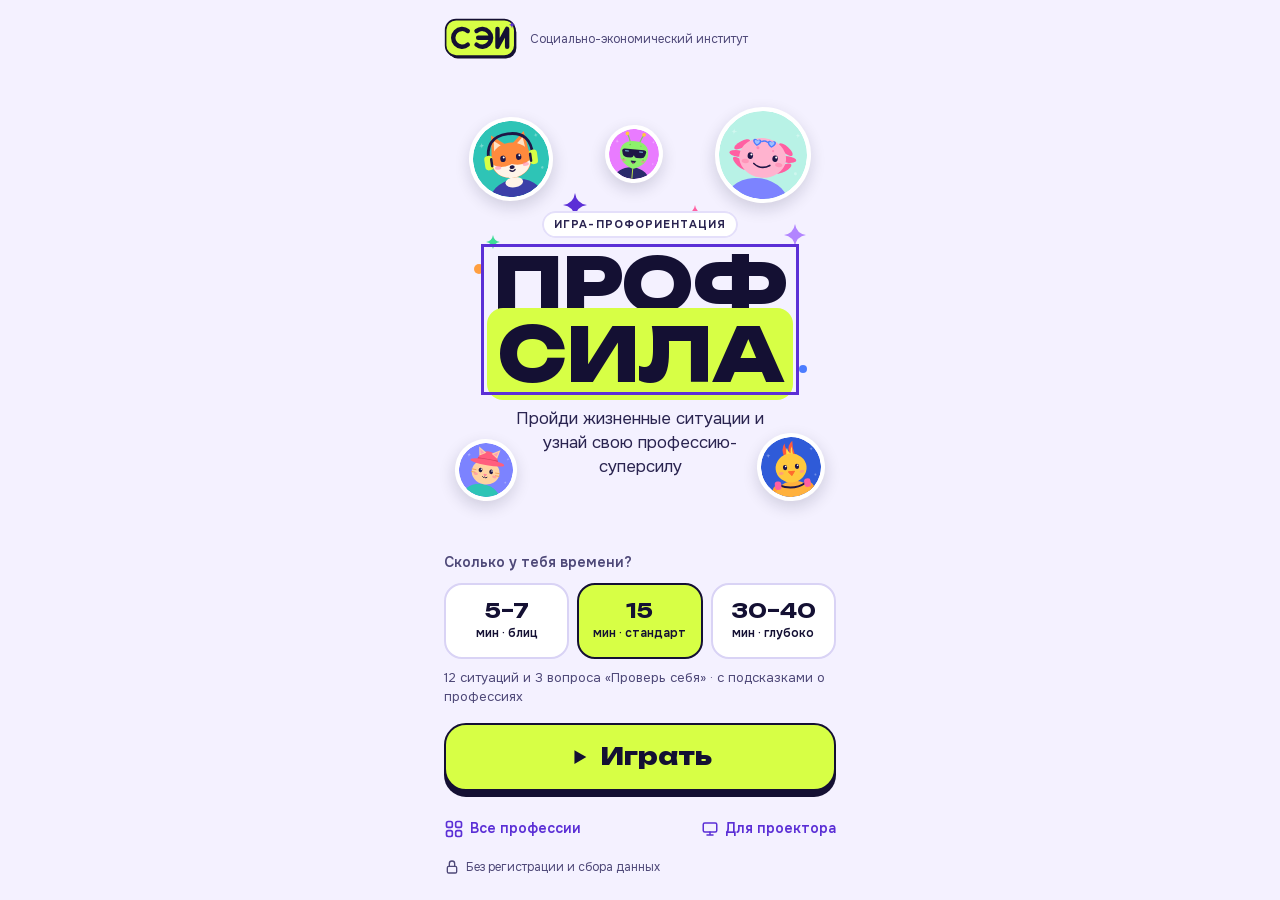
==== game/index.html @ 30442aa7 "Add game pages: personal phone mode and classroom projector mode Personal mode (game/index.html): - " ====
<!doctype html>
<html lang="ru">
<head>
<meta charset="utf-8">
<meta name="viewport" content="width=device-width, initial-scale=1, viewport-fit=cover">
<meta name="theme-color" content="#F4F1FF">
<meta name="description" content="ПРОФСИЛА — игра-профориентация СЭИ: пройди жизненные ситуации и узнай свою профессию-суперсилу.">
<title>ПРОФСИЛА · игра-профориентация СЭИ</title>
<link rel="icon" href="assets/logo-sei.svg" type="image/svg+xml">
<link rel="stylesheet" href="style.css">
</head>
<body>
<main id="app"></main>
<noscript><p style="padding:24px;font-family:system-ui">Для игры нужен включённый JavaScript.</p></noscript>

<!-- Банк заданий: обычные скрипты, чтобы игра открывалась прямо с диска -->
<script src="content/directions.js"></script>
<script src="content/modes.js"></script>
<script src="content/situations-1.js"></script>
<script src="content/situations-2.js"></script>
<script src="content/quick.js"></script>
<script src="content/cases.js"></script>
<script src="content/quiz.js"></script>
<script src="js/engine.js"></script>
<script src="js/app.js"></script>
<script src="js/projector.js"></script>
<script src="js/main.js"></script>
</body>
</html>
---- game/style.css ----
/* ПРОФСИЛА · светлая тема из макета (design/Kit.dc.html). Одна тема для телефона и проектора. */

/* ---------- шрифты: лежат в fonts/, интернет не нужен ---------- */
@font-face { font-family: "Onest"; font-style: normal; font-weight: 400 700; font-display: swap;
  src: url(fonts/onest-cyrillic.woff2) format("woff2");
  unicode-range: U+0301, U+0400-045F, U+0490-0491, U+04B0-04B1, U+2116; }
@font-face { font-family: "Onest"; font-style: normal; font-weight: 400 700; font-display: swap;
  src: url(fonts/onest-latin-ext.woff2) format("woff2");
  unicode-range: U+0100-02BA, U+02BD-02C5, U+02C7-02CC, U+02CE-02D7, U+02DD-02FF, U+0304, U+0308, U+0329, U+1D00-1DBF, U+1E00-1E9F, U+1EF2-1EFF, U+2020, U+20A0-20AB, U+20AD-20C4, U+2113, U+2C60-2C7F, U+A720-A7FF; }
@font-face { font-family: "Onest"; font-style: normal; font-weight: 400 700; font-display: swap;
  src: url(fonts/onest-latin.woff2) format("woff2");
  unicode-range: U+0000-00FF, U+0131, U+0152-0153, U+02BB-02BC, U+02C6, U+02DA, U+02DC, U+0304, U+0308, U+0329, U+2000-206F, U+20AC, U+2122, U+2191, U+2193, U+2212, U+2215, U+FEFF, U+FFFD; }
@font-face { font-family: "Unbounded"; font-style: normal; font-weight: 600 800; font-display: swap;
  src: url(fonts/unbounded-cyrillic.woff2) format("woff2");
  unicode-range: U+0301, U+0400-045F, U+0490-0491, U+04B0-04B1, U+2116; }
@font-face { font-family: "Unbounded"; font-style: normal; font-weight: 600 800; font-display: swap;
  src: url(fonts/unbounded-latin-ext.woff2) format("woff2");
  unicode-range: U+0100-02BA, U+02BD-02C5, U+02C7-02CC, U+02CE-02D7, U+02DD-02FF, U+0304, U+0308, U+0329, U+1D00-1DBF, U+1E00-1E9F, U+1EF2-1EFF, U+2020, U+20A0-20AB, U+20AD-20C4, U+2113, U+2C60-2C7F, U+A720-A7FF; }
@font-face { font-family: "Unbounded"; font-style: normal; font-weight: 600 800; font-display: swap;
  src: url(fonts/unbounded-latin.woff2) format("woff2");
  unicode-range: U+0000-00FF, U+0131, U+0152-0153, U+02BB-02BC, U+02C6, U+02DA, U+02DC, U+0304, U+0308, U+0329, U+2000-206F, U+20AC, U+2122, U+2191, U+2193, U+2212, U+2215, U+FEFF, U+FFFD; }

/* ---------- цвета ---------- */
:root {
  --bg: #F4F1FF;
  --card: #FFFFFF;
  --line: #E4DFFA;
  --line-2: #D9D3F5;
  --plate: #ECE8FF;
  --hover: #F7F5FF;
  --ink: #141033;
  --ink-2: #2A2450;
  --muted: #4E4878;
  --accent: #5B2FD6;
  --accent-dark: #3F1DA8;
  --lime: #D7FF45;
  --ok: #3DDC97;
  --ok-soft: #E2FAEF;
  --no: #B8124E;
  --no-soft: #FFE6EF;
  --display: "Unbounded", "Arial Black", system-ui, sans-serif;
  --text: "Onest", system-ui, -apple-system, "Segoe UI", Roboto, sans-serif;
}

* { box-sizing: border-box; }
html { -webkit-text-size-adjust: 100%; }
body {
  margin: 0;
  background: var(--bg);
  color: var(--ink);
  font-family: var(--text);
  font-size: 16px;
  line-height: 1.4;
  -webkit-font-smoothing: antialiased;
}
a { color: var(--accent); }
a:hover { color: var(--accent-dark); }
button { font: inherit; color: inherit; }
img, svg { display: block; }
p, h1, h2, h3, ul, ol { margin: 0; }
:focus-visible { outline: 3px solid var(--accent); outline-offset: 3px; }
[hidden] { display: none !important; }
.sr-only { position: absolute; width: 1px; height: 1px; overflow: hidden; clip: rect(0 0 0 0); white-space: nowrap; }

/* ---------- каркас экрана: колонка телефона, на ноутбуке по центру ---------- */
#app { min-height: 100vh; min-height: 100dvh; }
.screen {
  width: 100%;
  max-width: 440px;
  min-height: 100vh;
  min-height: 100dvh;
  margin: 0 auto;
  padding: 18px 24px 24px;
  display: flex;
  flex-direction: column;
  gap: 16px;
}
.screen:focus { outline: none; }
@media (max-width: 370px) { .screen { padding: 14px 16px 20px; } }
.grow { flex: 1; }
.push { margin-top: auto; }
.stack { display: flex; flex-direction: column; gap: 12px; }
.row { display: flex; align-items: center; gap: 12px; }
.center { text-align: center; }

/* ---------- типографика ---------- */
.display { font-family: var(--display); font-weight: 800; letter-spacing: -.01em; }
.title { font-family: var(--display); font-weight: 700; font-size: 18px; line-height: 1.25; }
.eyebrow { font-size: 12px; font-weight: 700; letter-spacing: .12em; text-transform: uppercase; color: var(--muted); }
.muted { color: var(--muted); }
.note { font-size: 13px; line-height: 1.45; color: var(--muted); }
.lead { font-size: 17px; line-height: 1.4; color: var(--ink-2); }
.prompt { font-size: 19px; line-height: 1.38; font-weight: 700; }

/* ---------- кнопки ---------- */
.press { transition: transform .14s cubic-bezier(.3,1.5,.6,1), box-shadow .14s ease, background-color .14s ease, border-color .14s ease; cursor: pointer; }
.press:hover { transform: translateY(-2px); }
.press:active { transform: translateY(4px) scale(.98); }
.press:disabled { opacity: .6; cursor: default; transform: none; }

.btn {
  min-height: 56px;
  padding: 0 20px;
  border-radius: 18px;
  border: 2px solid var(--ink);
  background: var(--card);
  color: var(--ink);
  display: flex;
  align-items: center;
  justify-content: center;
  gap: 10px;
  font-weight: 600;
  font-size: 16px;
  text-decoration: none;
  text-align: center;
  width: 100%;
}
.btn:hover { color: var(--ink); }
.btn-cta {
  min-height: 64px;
  border-radius: 20px;
  background: var(--lime);
  font-family: var(--display);
  font-weight: 800;
  font-size: 20px;
  box-shadow: 0 6px 0 var(--ink);
}
.btn-cta:active { box-shadow: 0 2px 0 var(--ink); }
.btn-cta.big { min-height: 68px; border-radius: 22px; font-size: 24px; }
.icon-btn {
  width: 44px; height: 44px; flex-shrink: 0;
  border: 0; border-radius: 14px;
  background: var(--card);
  box-shadow: inset 0 0 0 2px var(--line);
  color: var(--ink);
  display: flex; align-items: center; justify-content: center;
}
.link-btn {
  min-height: 44px;
  flex-shrink: 0;
  white-space: nowrap;
  border: 0; background: none; padding: 0;
  display: inline-flex; align-items: center; gap: 6px;
  font-size: 14px; font-weight: 600; color: var(--accent);
  cursor: pointer;
}
.link-btn:hover { color: var(--accent-dark); }

/* ---------- плашки ---------- */
.pill {
  padding: 9px 14px;
  border-radius: 999px;
  background: var(--card);
  box-shadow: inset 0 0 0 2px var(--line);
  font-family: var(--display);
  font-weight: 700;
  font-size: 14px;
  white-space: nowrap;
}
.pill b { color: var(--accent); font-weight: 700; }
.tag {
  display: inline-flex; align-items: center; gap: 6px;
  padding: 6px 10px;
  border-radius: 999px;
  background: var(--ink);
  color: #FFFFFF;
  font-size: 12px; font-weight: 700;
}
.card {
  padding: 22px;
  border-radius: 28px;
  background: var(--card);
  box-shadow: inset 0 0 0 2px var(--line);
}
.card.tight { padding: 16px 18px; border-radius: 22px; }
.dir-tile {
  flex-shrink: 0;
  display: flex; align-items: center; justify-content: center;
  color: var(--ink);
}

/* ---------- шапка игрока и прогресс ---------- */
.player { display: flex; align-items: center; gap: 10px; }
.player img { width: 44px; height: 44px; border-radius: 50%; border: 3px solid var(--ink); background: var(--card); }
.player .who { flex: 1; min-width: 0; }
.player .who p:first-child { font-size: 11px; font-weight: 700; letter-spacing: .1em; text-transform: uppercase; color: var(--muted); }
.player .who p:last-child { font-size: 15px; font-weight: 700; white-space: nowrap; overflow: hidden; text-overflow: ellipsis; }
.segs { display: grid; gap: 4px; }
.segs span { height: 6px; border-radius: 3px; background: var(--line-2); }
.segs span.done { background: var(--ink); }
.segs span.now { background: var(--accent); }

/* ---------- старт ---------- */
.brand { display: flex; align-items: center; gap: 12px; }
.brand img { width: 74px; height: auto; }
.brand p { font-size: 12px; line-height: 1.35; color: var(--muted); }
.hero { position: relative; width: 100%; max-width: 342px; height: 400px; margin: 0 auto; }
.hero .av { position: absolute; border-radius: 50%; border: 4px solid #FFFFFF; box-shadow: 0 6px 16px rgba(20,16,51,.16); background: var(--card); }
.hero .spark { position: absolute; inset: 0; pointer-events: none; }
.hero .copy { position: absolute; left: 0; right: 0; top: 104px; display: flex; flex-direction: column; align-items: center; text-align: center; }
.badge-top {
  margin-bottom: 12px; padding: 6px 12px;
  border-radius: 999px; background: var(--card); box-shadow: inset 0 0 0 2px var(--line);
  font-size: 11px; font-weight: 700; letter-spacing: .1em; text-transform: uppercase; color: var(--ink-2);
}
.logo-word { font-family: var(--display); font-weight: 800; font-size: 74px; line-height: .94; letter-spacing: -.02em; }
.logo-word span { padding: 0 10px; border-radius: 16px; background: var(--lime); }
@media (max-width: 370px) { .logo-word { font-size: 62px; } }
@keyframes bob { 0%, 100% { transform: translateY(0); } 50% { transform: translateY(-9px); } }
.bob { animation: bob 3.4s ease-in-out infinite; }
.bob2 { animation: bob 4.2s ease-in-out .6s infinite; }
.bob3 { animation: bob 3.8s ease-in-out 1.2s infinite; }
@keyframes twinkle { 0%, 100% { opacity: 1; transform: scale(1) rotate(0); } 50% { opacity: .35; transform: scale(.6) rotate(45deg); } }
.tw { animation: twinkle 2.6s ease-in-out infinite; transform-origin: center; transform-box: fill-box; }
.tw2 { animation: twinkle 3.1s ease-in-out .9s infinite; transform-origin: center; transform-box: fill-box; }
.modes { display: grid; grid-template-columns: repeat(3, minmax(0, 1fr)); gap: 8px; }
.mode {
  height: 76px; padding: 0;
  border-radius: 18px; border: 2px solid var(--line-2); background: var(--card);
  display: flex; flex-direction: column; align-items: center; justify-content: center; gap: 4px;
}
.mode[aria-pressed="true"] { background: var(--lime); border-color: var(--ink); }
.mode .t { font-family: var(--display); font-weight: 700; font-size: 20px; line-height: 1; }
.mode .n { font-size: 12px; font-weight: 600; }
.resume {
  display: flex; align-items: center; gap: 12px;
  padding: 12px 14px; border-radius: 18px;
  background: var(--card); box-shadow: inset 0 0 0 2px var(--accent);
}
.resume p { flex: 1; font-size: 14px; line-height: 1.35; }

/* ---------- выбор персонажа ---------- */
.slot {
  position: relative; align-self: center;
  width: 316px; max-width: calc(100% - 26px);
  padding: 16px 18px; border-radius: 34px;
  background: var(--card); border: 3px solid var(--ink); box-shadow: 0 8px 0 var(--ink);
  display: flex; flex-direction: column; align-items: center; gap: 14px;
}
.bulbs { display: flex; justify-content: space-between; width: 100%; }
.bulbs span { width: 12px; height: 12px; border-radius: 50%; }
.window {
  position: relative; width: 236px; max-width: 100%; height: 262px;
  border-radius: 26px; background: var(--plate); overflow: hidden; border: 3px solid var(--ink);
}
.reel { position: absolute; left: 0; right: 0; top: -172px; display: flex; flex-direction: column; align-items: center; gap: 20px; }
.reel img { width: 186px; height: 186px; }
.reel img.side { opacity: .45; }
.window .arrows { position: absolute; inset: 0; pointer-events: none; width: 100%; height: 100%; }
.lever { position: absolute; right: -24px; top: 92px; transform-origin: 50% 100%; }
.nick { font-family: var(--display); font-weight: 800; font-size: 28px; line-height: 1.12; }
.nick span { color: var(--accent); }

@keyframes reelspin { 0% { transform: translateY(-14px); } 50% { transform: translateY(14px); } 100% { transform: translateY(-14px); } }
.spin { animation: reelspin .16s linear infinite; filter: blur(2px); }
@keyframes land { 0% { transform: translateY(-26px) scale(.86); } 55% { transform: translateY(6px) scale(1.06); } 100% { transform: none; } }
.land { animation: land .6s cubic-bezier(.2,1.4,.4,1); }
@keyframes blink { 0%, 100% { opacity: 1; } 50% { opacity: .3; } }
.bulb-a { animation: blink 1.2s steps(1) infinite; }
.bulb-b { animation: blink 1.2s steps(1) .6s infinite; }
.fast .bulb-a, .fast .bulb-b { animation-duration: .24s; }
@keyframes flick { 0%, 100% { opacity: 1; } 50% { opacity: .45; } }
.nick-spin { animation: flick .16s linear infinite; }
@keyframes leverpull { 0% { transform: rotate(0); } 30% { transform: rotate(34deg); } 100% { transform: rotate(0); } }
.lever.pull { animation: leverpull .7s ease-out; }

/* ---------- ситуация ---------- */
.scene {
  position: relative;
  height: 132px;
  border-radius: 24px;
  overflow: hidden;
}
.scene svg.art { position: absolute; inset: 0; width: 100%; height: 100%; }
.scene .tag { position: absolute; left: 14px; bottom: 14px; }
.scene .kind { position: absolute; left: 16px; top: 14px; right: 120px; white-space: nowrap; overflow: hidden; text-overflow: ellipsis; }
.scene-title {
  position: absolute; left: 16px; top: 16px; right: 116px;
  font-family: var(--display); font-weight: 800; font-size: 19px; line-height: 1.18;
}
.scene .kind + .scene-title { top: 36px; }
.scene-title.long { font-size: 16px; }
@media (max-width: 340px) { .scene { height: 150px; } }

/* ---------- пауза ---------- */
.overlay {
  position: fixed; inset: 0; z-index: 10;
  background: rgba(20,16,51,.5);
  display: flex; align-items: center; justify-content: center;
  padding: 24px;
}
.overlay .card { width: 100%; max-width: 360px; display: flex; flex-direction: column; gap: 12px; box-shadow: 0 8px 0 var(--ink); border: 3px solid var(--ink); }
.sit-title { font-family: var(--display); font-weight: 700; font-size: 15px; line-height: 1.3; color: var(--muted); }
.opts { display: flex; flex-direction: column; gap: 10px; }
.opt {
  width: 100%;
  display: flex; align-items: center; gap: 14px;
  min-height: 64px; padding: 12px 16px 12px 12px;
  border-radius: 20px; background: var(--card); border: 2px solid var(--line-2);
  text-align: left;
}
.opt:hover { border-color: var(--accent); background: var(--hover); transform: none; }
.opt:active { transform: scale(.97); }
.opt .key {
  width: 36px; height: 36px; flex-shrink: 0;
  border-radius: 12px; background: var(--ink); color: #FFFFFF;
  display: flex; align-items: center; justify-content: center;
  font-family: var(--display); font-weight: 800; font-size: 16px;
}
.opt:hover .key { background: var(--accent); }
.opt .txt { font-size: 15px; line-height: 1.35; font-weight: 500; }
.free-note { display: flex; align-items: center; justify-content: center; gap: 8px; font-size: 13px; color: var(--muted); text-align: center; }

/* быстрый выбор: две большие карточки */
.duel { display: flex; flex-direction: column; gap: 10px; }
.duel .opt { min-height: 112px; padding: 18px; border-radius: 24px; flex-direction: column; align-items: flex-start; gap: 10px; }
.duel .opt .txt { font-size: 18px; font-weight: 700; line-height: 1.3; }
.duel .or { align-self: center; font-family: var(--display); font-weight: 800; font-size: 14px; color: var(--muted); text-transform: uppercase; letter-spacing: .1em; }

/* проверь себя */
.opt.is-right { border-color: #138A57; background: var(--ok-soft); }
.opt.is-right .key { background: #138A57; }
.opt.is-wrong { border-color: var(--no); background: var(--no-soft); }
.opt.is-wrong .key { background: var(--no); }
.opt.is-right:disabled, .opt.is-wrong:disabled { opacity: 1; }
.opt.is-dim { opacity: .55; }
.opt[disabled] { cursor: default; }
.opt[disabled]:hover { border-color: var(--line-2); background: var(--card); }
.opt.is-right[disabled]:hover { border-color: #138A57; background: var(--ok-soft); }
.opt.is-wrong[disabled]:hover { border-color: var(--no); background: var(--no-soft); }
.opt[disabled]:hover .key { background: var(--ink); }
.opt.is-right[disabled]:hover .key { background: #138A57; }
.opt.is-wrong[disabled]:hover .key { background: var(--no); }
.verdict { display: flex; gap: 12px; align-items: flex-start; }
.verdict .mark { width: 36px; height: 36px; flex-shrink: 0; border-radius: 12px; display: flex; align-items: center; justify-content: center; color: #FFFFFF; }

/* ---------- реакция на выбор ---------- */
.burst-wrap { position: relative; width: 290px; height: 290px; max-width: 100%; display: flex; align-items: center; justify-content: center; margin: 0 auto; }
.burst-wrap.small { width: 220px; height: 220px; }
.burst-wrap .rays { position: absolute; inset: 0; width: 100%; height: 100%; }
.burst-wrap .tile {
  position: relative; width: 150px; height: 150px;
  border-radius: 46px; border: 3px solid var(--ink);
  display: flex; align-items: center; justify-content: center;
  box-shadow: 0 10px 0 var(--ink);
}
.burst-wrap.small .tile { width: 116px; height: 116px; border-radius: 36px; }
.pieces { position: absolute; left: 50%; top: 50%; width: 0; height: 0; pointer-events: none; }
.pieces > div { position: absolute; left: 0; top: 0; }
.pieces span { position: absolute; left: -5px; top: -5px; }
.plus { font-family: var(--display); font-weight: 800; font-size: 84px; line-height: 1; text-align: center; }
.burst-wrap.small + .plus { font-size: 64px; }
.plus-line { font-size: 22px; line-height: 1.3; font-weight: 700; text-align: center; }
.dir-chip {
  align-self: center;
  display: flex; align-items: center; gap: 8px;
  padding: 8px 14px 8px 8px; border-radius: 999px;
  background: var(--card); box-shadow: inset 0 0 0 2px var(--line);
  font-size: 13px; font-weight: 600; color: var(--ink-2);
}
.dir-chip .dot { width: 26px; height: 26px; border-radius: 9px; display: flex; align-items: center; justify-content: center; color: var(--ink); }
.hint { display: flex; gap: 12px; align-items: flex-start; }
.hint p { font-size: 15px; line-height: 1.45; }
.others { border-radius: 22px; background: var(--card); box-shadow: inset 0 0 0 2px var(--line); }
.others summary {
  list-style: none; cursor: pointer;
  min-height: 52px; padding: 14px 18px;
  display: flex; align-items: center; justify-content: space-between; gap: 12px;
  font-weight: 700; font-size: 15px;
}
.others summary::-webkit-details-marker { display: none; }
.others summary svg { transition: transform .2s ease; }
.others[open] summary svg { transform: rotate(180deg); }
.others ul { list-style: none; padding: 0 18px 18px; display: flex; flex-direction: column; gap: 12px; }
.others li { display: flex; gap: 10px; align-items: flex-start; font-size: 14px; line-height: 1.45; }
.ask { padding: 16px 18px; border-radius: 22px; background: var(--plate); }
.ask p:last-child { margin-top: 4px; font-size: 16px; font-weight: 700; line-height: 1.4; }
.timer { height: 4px; border-radius: 2px; background: var(--line); overflow: hidden; }
.timer div { height: 4px; width: 100%; background: var(--accent); transform-origin: left center; }
@keyframes timer { from { transform: scaleX(0); } to { transform: scaleX(1); } }
.timer.run div { animation: timer 2.6s linear both; }

@keyframes spinz { to { transform: rotate(360deg); } }
.rays { animation: spinz 16s linear infinite; }
@keyframes pop { 0% { transform: scale(0) rotate(-40deg); } 60% { transform: scale(1.15) rotate(0deg); } 100% { transform: scale(1) rotate(-6deg); } }
.pop { animation: pop .7s cubic-bezier(.2,1.3,.4,1) both; }
@keyframes rise { 0% { opacity: 0; transform: translateY(24px) scale(.8); } 100% { opacity: 1; transform: none; } }
.rise { animation: rise .5s cubic-bezier(.2,1.4,.4,1) .35s both; }
.rise2 { animation: rise .5s ease-out .55s both; }
.rise3 { animation: rise .5s ease-out .7s both; }
@keyframes burst { 0% { transform: translateY(0) scale(.2); opacity: 1; } 75% { opacity: 1; } 100% { transform: translateY(-140px) scale(1); opacity: 0; } }
.piece { animation: burst 1.1s cubic-bezier(.2,.8,.4,1) .15s both; }
@keyframes slidein { 0% { opacity: 0; transform: translateY(14px); } 100% { opacity: 1; transform: none; } }
.in1 { animation: slidein .4s ease-out both; }
.in2 { animation: slidein .4s ease-out .08s both; }
.in3 { animation: slidein .4s ease-out .16s both; }
.in4 { animation: slidein .4s ease-out .24s both; }

/* ---------- кейс ---------- */
.case-card { padding: 24px 22px; border-radius: 28px; background: var(--ink); color: #FFFFFF; display: flex; flex-direction: column; gap: 12px; }
.case-card .eyebrow { color: var(--lime); }
.case-card h1 { font-family: var(--display); font-weight: 800; font-size: 26px; line-height: 1.15; }
.case-card p { font-size: 16px; line-height: 1.45; }
.steps-list { list-style: none; padding: 0; display: flex; flex-direction: column; gap: 10px; }
.steps-list li { display: flex; align-items: center; gap: 12px; font-weight: 600; }
.steps-list .n {
  width: 32px; height: 32px; flex-shrink: 0; border-radius: 10px; background: var(--lime); color: var(--ink);
  display: flex; align-items: center; justify-content: center; font-family: var(--display); font-weight: 800; font-size: 14px;
}

/* ---------- итог ---------- */
.result-hero {
  position: relative; margin-top: 56px;
  padding: 72px 22px 24px; border-radius: 32px;
  display: flex; flex-direction: column; align-items: center; text-align: center; gap: 10px;
}
.result-hero .deco { position: absolute; left: 0; top: 0; width: 100%; height: 300px; pointer-events: none; }
.result-hero .me {
  position: absolute; left: 50%; top: -56px; margin-left: -60px;
  width: 120px; height: 120px; border-radius: 50%; border: 6px solid #FFFFFF; background: var(--card);
}
.result-hero .tag { position: relative; }
.result-hero h2 { position: relative; font-family: var(--display); font-weight: 800; font-size: 31px; line-height: 1.1; }
.result-hero h2.long { font-size: 24px; }
.result-hero .you { position: relative; font-size: 16px; line-height: 1.45; font-weight: 500; }
.result-hero .share { position: relative; margin-top: 8px; display: flex; align-items: center; gap: 8px; padding: 8px 14px; border-radius: 999px; background: rgba(20,16,51,.12); font-size: 13px; font-weight: 700; }
@keyframes drop { 0% { opacity: 0; transform: translateY(-30px) scale(.7); } 70% { transform: translateY(4px) scale(1.04); } 100% { opacity: 1; transform: none; } }
.drop { animation: drop .7s cubic-bezier(.2,1.3,.4,1) both; }
.sec-title { font-family: var(--display); font-weight: 700; font-size: 18px; line-height: 1.3; }
.sec-sub { margin-top: 4px; font-size: 13px; color: var(--muted); }
.bars { list-style: none; padding: 0; display: flex; flex-direction: column; gap: 14px; }
.bars li { display: flex; flex-direction: column; gap: 8px; }
.bars .lbl { flex: 1; min-width: 0; font-size: 14px; font-weight: 600; }
.bars .val { font-family: var(--display); font-weight: 700; font-size: 14px; }
.bars .track { height: 10px; border-radius: 5px; background: var(--plate); }
.bars .fill { height: 10px; border-radius: 5px; transform-origin: left center; }
@keyframes grow { from { transform: scaleX(0); } to { transform: scaleX(1); } }
.bar { animation: grow .9s cubic-bezier(.2,.9,.3,1) both; }
.combo { display: flex; flex-direction: column; gap: 10px; }
.combo .pair { display: flex; align-items: center; gap: 6px; }
.combo .pair span.plus-sign { font-family: var(--display); font-weight: 800; color: var(--muted); }
.combo h3 { font-family: var(--display); font-weight: 800; font-size: 22px; line-height: 1.2; }
.numbered { list-style: none; padding: 0; display: flex; flex-direction: column; gap: 12px; }
.numbered li { display: flex; gap: 12px; align-items: flex-start; }
.numbered .n {
  width: 32px; height: 32px; flex-shrink: 0; border-radius: 10px;
  display: flex; align-items: center; justify-content: center;
  font-family: var(--display); font-weight: 800; font-size: 14px; color: var(--ink);
}
.numbered li > span:last-child { padding-top: 5px; font-size: 15px; line-height: 1.4; }
.subjects { display: flex; flex-wrap: wrap; gap: 6px; }
.subjects span { padding: 6px 12px; border-radius: 999px; font-size: 14px; font-weight: 600; }
.subjects .req { background: var(--ink); color: #FFFFFF; }
.subjects .opt-s { box-shadow: inset 0 0 0 2px var(--ink); }
.terms { list-style: none; padding: 0; display: flex; flex-direction: column; gap: 10px; }
.terms li { font-size: 14px; line-height: 1.45; }
.terms b { font-weight: 700; }
.badges { list-style: none; padding: 0; display: flex; flex-direction: column; gap: 12px; }
.badges li { display: flex; gap: 12px; align-items: flex-start; }
.badges .medal {
  width: 44px; height: 44px; flex-shrink: 0; border-radius: 50%;
  background: var(--lime); border: 2px solid var(--ink);
  display: flex; align-items: center; justify-content: center;
}
.badges b { display: block; font-family: var(--display); font-weight: 700; font-size: 15px; }
.badges span { font-size: 14px; line-height: 1.4; }
.fact { background: var(--plate); box-shadow: none; }
.try { box-shadow: inset 0 0 0 3px var(--ink); }
.rank { display: flex; align-items: center; gap: 14px; }
.rank .score {
  width: 64px; height: 64px; flex-shrink: 0; border-radius: 20px;
  background: var(--lime); border: 2px solid var(--ink);
  display: flex; align-items: center; justify-content: center;
  font-family: var(--display); font-weight: 800; font-size: 18px;
}

/* ---------- каталог ---------- */
.chips { display: flex; flex-wrap: wrap; gap: 8px; }
.chips a {
  display: flex; align-items: center; gap: 8px;
  min-height: 40px; padding: 6px 12px 6px 6px;
  border-radius: 999px; background: var(--card); box-shadow: inset 0 0 0 2px var(--line);
  color: var(--ink); text-decoration: none; font-size: 13px; font-weight: 600;
}
.chips a span { width: 28px; height: 28px; border-radius: 50%; display: flex; align-items: center; justify-content: center; color: var(--ink); }
.prof {
  position: relative; padding: 22px; border-radius: 28px; color: var(--ink);
  display: flex; flex-direction: column; gap: 14px;
  scroll-margin-top: 16px;
}
.prof .head { display: flex; align-items: center; justify-content: space-between; gap: 12px; }
.prof .ico { width: 52px; height: 52px; border-radius: 16px; background: var(--ink); display: flex; align-items: center; justify-content: center; }
.prof .num { font-family: var(--display); font-weight: 700; font-size: 13px; }
.prof h2 { font-family: var(--display); font-weight: 800; font-size: 22px; line-height: 1.18; }
.prof .about { font-size: 15px; line-height: 1.45; font-weight: 500; }
.prof .lbl { font-size: 11px; font-weight: 800; letter-spacing: .12em; text-transform: uppercase; }
.prof ul.tasks { padding-left: 18px; display: flex; flex-direction: column; gap: 6px; font-size: 15px; line-height: 1.4; }
.prof .where { display: flex; flex-wrap: wrap; gap: 6px; }
.prof .where span { padding: 5px 12px; border-radius: 999px; border: 2px solid var(--ink); font-size: 13px; font-weight: 600; }
.prof .inner { padding: 16px; border-radius: 20px; background: #FFFFFF; display: flex; flex-direction: column; gap: 10px; }
.prof .mine { position: absolute; top: -12px; right: 18px; }

/* ---------- движение: уважаем настройку «уменьшить движение» ---------- */
@media (prefers-reduced-motion: reduce) {
  *, *::before, *::after { animation: none !important; transition: none !important; }
  .spin { filter: none; }
}

/* =========================================================================
   Общий режим: сцена 1920×1080 (design/Projector.dc.html), масштабируется под экран
   ========================================================================= */
body.pj-mode { overflow: hidden; }
.pj-viewport { position: fixed; inset: 0; background: var(--bg); overflow: hidden; }
.pj-stage {
  position: absolute; left: 50%; top: 50%;
  width: 1920px; height: 1080px; margin: -540px 0 0 -960px;
  transform-origin: center;
  padding: 44px 64px 48px;
  display: flex; flex-direction: column; gap: 28px;
  color: var(--ink);
}
.pj-stage .press:hover { transform: translateY(-3px); }
.pj-stage :focus-visible { outline: 4px solid var(--accent); outline-offset: 4px; }
.pj-stage h1:focus, .pj-stage h2:focus { outline: none; }
/* экран перерисовывается после каждого выбора — баннер сцены не должен каждый раз въезжать заново */
.pj-stage .in1 { animation: none; }

.pj-top { height: 64px; display: flex; align-items: center; justify-content: space-between; gap: 32px; flex-shrink: 0; }
.pj-logo { font-family: var(--display); font-weight: 800; letter-spacing: -.01em; line-height: .98; }
.pj-logo span { padding: 0 .19em; border-radius: .25em; background: var(--lime); }
.pj-badge { padding: 8px 14px; border-radius: 999px; background: var(--ink); color: #FFFFFF; font-size: 15px; font-weight: 700; white-space: nowrap; }
.pj-badge.big { display: inline-block; margin-top: 24px; padding: 12px 22px; font-size: 24px; }
.pj-count { font-family: var(--display); font-weight: 700; font-size: 22px; white-space: nowrap; }
.pj-segs { width: 420px; display: grid; gap: 6px; }
.pj-segs span { height: 10px; border-radius: 5px; background: var(--line-2); }
.pj-segs span.done { background: var(--ink); }
.pj-segs span.now { background: var(--accent); }
.pj-icon {
  width: 56px; height: 56px; border-radius: 16px;
  border: 2px solid var(--line-2); background: var(--card); color: var(--ink);
  display: flex; align-items: center; justify-content: center;
}

.pj-eyebrow { margin: 0 0 16px; font-size: 18px; font-weight: 700; letter-spacing: .12em; text-transform: uppercase; color: var(--muted); }
.pj-q { font-size: 48px; line-height: 1.22; font-weight: 700; }

/* ситуация: баннер блока и текст */
.pj-main { display: grid; grid-template-columns: 620px minmax(0, 1fr); gap: 56px; align-items: center; flex-shrink: 0; }
.pj-main .scene { height: 290px; border-radius: 32px; }
.pj-main .scene-title { left: 32px; top: 32px; right: 200px; font-size: 40px; line-height: 1.12; }
.pj-main .scene-title.long { font-size: 32px; }
.pj-main .scene .kind { left: 32px; top: 28px; right: 220px; font-size: 16px; }
.pj-main .scene .kind + .scene-title { top: 62px; }
.pj-main .scene .tag { left: 24px; bottom: 24px; padding: 10px 16px; font-size: 18px; }

/* варианты A–D */
.pj-tiles { display: grid; grid-template-columns: repeat(2, minmax(0, 1fr)); gap: 24px; flex-shrink: 0; }
.pj-tiles.three { grid-template-columns: repeat(3, minmax(0, 1fr)); }
.pj-tiles.two { gap: 32px; }
.pj-tile {
  position: relative; overflow: hidden;
  min-height: 150px; padding: 22px 28px 22px 22px;
  border-radius: 32px; border: 3px solid var(--ink); background: var(--card);
  display: flex; align-items: center; gap: 26px; text-align: left;
  transition: transform .14s cubic-bezier(.3,1.5,.6,1), opacity .2s ease, background-color .2s ease;
}
.pj-tiles.two .pj-tile { min-height: 300px; flex-direction: column; align-items: flex-start; justify-content: center; padding: 36px; }
.pj-tiles.two .pj-text { font-size: 42px; font-weight: 700; }
.pj-tiles.three .pj-tile { min-height: 220px; flex-direction: column; align-items: flex-start; }
.pj-tile.is-on { background: var(--lime); }
.pj-tile.is-dim { opacity: .45; }
.pj-tile.is-right { background: var(--ok-soft); border-color: #138A57; }
.pj-tile.is-right .pj-letter { background: #138A57; }
.pj-tile.is-wrong { background: var(--no-soft); border-color: var(--no); }
.pj-tile.is-wrong .pj-letter { background: var(--no); }
.pj-tile:disabled { cursor: default; opacity: 1; }
.pj-tile.is-dim:disabled { opacity: .45; }
.pj-letter {
  position: relative; z-index: 1;
  width: 88px; height: 88px; flex-shrink: 0; border-radius: 24px;
  background: var(--ink); color: #FFFFFF;
  display: flex; align-items: center; justify-content: center;
  font-family: var(--display); font-weight: 800; font-size: 48px;
}
.pj-text { position: relative; z-index: 1; flex: 1; font-size: 30px; line-height: 1.3; font-weight: 600; }
.pj-fill { position: absolute; left: 0; top: 0; bottom: 0; background: var(--plate); z-index: 0; transition: width .3s ease; }
.pj-tile.is-on .pj-fill { background: rgba(20,16,51,.1); }
.pj-hands {
  position: relative; z-index: 1;
  display: flex; align-items: center; gap: 8px; flex-shrink: 0;
  padding: 8px 10px 8px 14px; border-radius: 999px; background: var(--card); box-shadow: inset 0 0 0 2px var(--line);
}
.pj-hands b { font-family: var(--display); font-weight: 800; font-size: 30px; min-width: 1.2em; text-align: center; }
.pj-hands small { font-size: 18px; font-weight: 700; color: var(--muted); padding-right: 6px; }
.pj-minus { width: 40px; height: 40px; border-radius: 12px; background: var(--plate); display: flex; align-items: center; justify-content: center; cursor: pointer; }
.pj-minus:hover { background: var(--line-2); }

/* нижняя полоса: ожидание голосов или результат выбора */
.pj-bottom { margin-top: auto; min-height: 96px; }
.pj-wait { display: flex; align-items: center; justify-content: space-between; gap: 24px; min-height: 96px; padding-right: 8px; }
.pj-wait.nudge { animation: nudge .5s ease; }
@keyframes nudge { 0%, 100% { transform: none; } 25% { transform: translateX(-10px); } 75% { transform: translateX(10px); } }
.pj-wave { width: 72px; height: 72px; flex-shrink: 0; border-radius: 22px; background: var(--lime); display: flex; align-items: center; justify-content: center; }
.pj-wave svg { animation: wave 1.6s ease-in-out infinite; transform-origin: 50% 90%; }
@keyframes wave { 0%, 100% { transform: rotate(0); } 25% { transform: rotate(-14deg); } 75% { transform: rotate(14deg); } }
.pj-wait-title { font-family: var(--display); font-weight: 800; font-size: 28px; }
.pj-wait-sub { margin-top: 6px; font-size: 20px; line-height: 1.4; color: var(--muted); }
.pj-timer {
  display: flex; align-items: center; gap: 12px;
  padding: 16px 24px; border-radius: 999px; background: var(--ink); color: #FFFFFF;
  font-family: var(--display); font-weight: 700; font-size: 30px; white-space: nowrap;
}
.pj-timer svg { color: var(--lime); }
.pj-timer.late { background: var(--no); animation: pulse 1s ease-in-out infinite; }
.pj-timer.late svg { color: #FFFFFF; }
@keyframes pulse { 0%, 100% { transform: scale(1); } 50% { transform: scale(1.06); } }
.pj-banner {
  display: flex; align-items: center; justify-content: space-between; gap: 24px;
  min-height: 96px; padding: 14px 16px 14px 14px; border-radius: 32px; color: var(--ink);
  animation: bannerin .45s cubic-bezier(.2,1.3,.4,1) both;
}
@keyframes bannerin { 0% { opacity: 0; transform: translateY(30px); } 100% { opacity: 1; transform: none; } }
.pj-banner-ico { width: 72px; height: 72px; flex-shrink: 0; border-radius: 22px; background: var(--ink); display: flex; align-items: center; justify-content: center; }
@keyframes popin { 0% { transform: scale(0) rotate(-30deg); } 70% { transform: scale(1.15) rotate(0); } 100% { transform: scale(1) rotate(-6deg); } }
.popin { animation: popin .6s cubic-bezier(.2,1.3,.4,1) .1s both; }
.pj-banner-title { font-family: var(--display); font-weight: 800; font-size: 30px; }
.pj-banner-sub { margin-top: 4px; font-size: 20px; font-weight: 600; }
.pj-banner-hint { margin-top: 6px; font-size: 20px; line-height: 1.4; max-width: 1240px; }

/* кнопки сцены */
.pj-btn {
  height: 72px; padding: 0 30px; border-radius: 22px;
  border: 3px solid var(--ink); background: transparent; color: var(--ink);
  display: inline-flex; align-items: center; justify-content: center; gap: 12px;
  font-family: var(--text); font-weight: 700; font-size: 22px; white-space: nowrap; cursor: pointer;
}
.pj-btn.dark { background: var(--ink); color: #FFFFFF; font-family: var(--display); font-weight: 800; font-size: 24px; }
.pj-btn.cta { background: var(--lime); box-shadow: 0 6px 0 var(--ink); font-family: var(--display); font-weight: 800; font-size: 26px; }
.pj-btn.cta:active { box-shadow: 0 2px 0 var(--ink); }
.pj-btn.big { height: 92px; font-size: 32px; width: 100%; }
.pj-btn.ghost.big { height: 76px; font-size: 24px; }
.pj-btn:disabled { opacity: .45; cursor: default; transform: none; }
.pj-link { border: 0; background: none; padding: 8px 0; display: inline-flex; align-items: center; gap: 10px; font-size: 22px; font-weight: 700; color: var(--accent); cursor: pointer; }
.pj-link svg { width: 24px; height: 24px; }

/* быстрый выбор и вопрос */
.pj-quick-head { margin-top: 40px; }
.pj-quiz-head { display: flex; flex-direction: column; gap: 28px; margin-top: 12px; }

/* разбор */
.pj-discuss-head { flex-shrink: 0; }
.pj-cards { display: grid; grid-template-columns: repeat(2, minmax(0, 1fr)); gap: 24px; }
.pj-card { position: relative; padding: 24px 28px; border-radius: 28px; background: var(--card); box-shadow: inset 0 0 0 2px var(--line); display: flex; flex-direction: column; gap: 12px; }
.pj-card.mine { box-shadow: inset 0 0 0 4px var(--ink); background: #FBFFE8; }
.pj-mine { position: absolute; top: -16px; right: 24px; padding: 6px 14px; border-radius: 999px; background: var(--ink); color: var(--lime); font-size: 16px; font-weight: 700; }
.pj-card-ico { width: 56px; height: 56px; border-radius: 16px; display: flex; align-items: center; justify-content: center; color: var(--ink); flex-shrink: 0; }
.pj-card-name { font-family: var(--display); font-weight: 800; font-size: 24px; line-height: 1.2; }
.pj-card-opt { font-size: 24px; font-weight: 700; line-height: 1.3; }
.pj-card-hint { font-size: 21px; line-height: 1.45; color: var(--ink-2); }
.pj-ask { display: flex; align-items: center; justify-content: space-between; gap: 32px; padding: 22px 22px 22px 32px; border-radius: 32px; background: var(--plate); }
.pj-ask-q { font-size: 34px; font-weight: 700; line-height: 1.3; }

/* кейс */
.pj-case { flex: 1; display: grid; grid-template-columns: minmax(0, 1.15fr) minmax(0, 1fr); gap: 48px; align-items: stretch; }
.pj-case-card { padding: 56px; border-radius: 40px; background: var(--ink); color: #FFFFFF; display: flex; flex-direction: column; gap: 24px; justify-content: center; }
.pj-case-card h1 { font-family: var(--display); font-weight: 800; font-size: 72px; line-height: 1.08; }
.pj-case-card p { font-size: 30px; line-height: 1.45; }
.pj-case-card .pj-term { margin-top: 12px; padding: 22px 26px; border-radius: 24px; background: rgba(255,255,255,.1); font-size: 24px; }
.pj-steps { padding: 48px; border-radius: 40px; background: var(--card); box-shadow: inset 0 0 0 2px var(--line); display: flex; flex-direction: column; gap: 26px; justify-content: center; }
.pj-step-n { width: 64px; height: 64px; flex-shrink: 0; border-radius: 20px; background: var(--lime); display: flex; align-items: center; justify-content: center; font-family: var(--display); font-weight: 800; font-size: 28px; }
.pj-step-t { font-size: 32px; font-weight: 700; line-height: 1.3; }
.pj-team { font-size: 24px; line-height: 1.45; }
.pj-steps .pj-btn { align-self: flex-start; margin-top: 12px; height: 84px; padding: 0 40px; font-size: 28px; }

/* старт ведущего */
.pj-setup { flex: 1; display: grid; grid-template-columns: minmax(0, 1fr) 820px; gap: 72px; padding: 12px 0; }
.pj-setup-left { display: flex; flex-direction: column; justify-content: space-between; gap: 32px; }
.pj-setup-right { display: flex; flex-direction: column; gap: 18px; justify-content: center; }
.pj-setup-right .pj-eyebrow { margin: 10px 0 0; }
.pj-lead { font-size: 32px; line-height: 1.4; color: var(--ink-2); max-width: 820px; }
.pj-keys { padding: 26px 30px; border-radius: 28px; background: var(--card); box-shadow: inset 0 0 0 2px var(--line); display: flex; flex-direction: column; gap: 12px; font-size: 22px; }
kbd { display: inline-block; min-width: 40px; margin-right: 6px; padding: 4px 10px; border-radius: 10px; background: var(--plate); box-shadow: inset 0 -3px 0 var(--line-2); font-family: var(--display); font-weight: 700; font-size: 18px; text-align: center; }
.pj-modes { display: grid; grid-template-columns: repeat(3, minmax(0, 1fr)); gap: 14px; }
.pj-votes { display: grid; grid-template-columns: repeat(2, minmax(0, 1fr)); gap: 14px; }
.pj-mode {
  padding: 22px; border-radius: 26px; border: 3px solid var(--line-2); background: var(--card);
  display: flex; flex-direction: column; align-items: flex-start; gap: 8px; text-align: left;
}
.pj-mode[aria-pressed="true"] { background: var(--lime); border-color: var(--ink); }
.pj-mode .t { font-family: var(--display); font-weight: 800; font-size: 34px; line-height: 1; }
.pj-mode .n { font-family: var(--display); font-weight: 700; font-size: 22px; }
.pj-mode .d { font-size: 18px; line-height: 1.35; color: var(--ink-2); }
.pj-resume { display: flex; align-items: center; justify-content: space-between; gap: 20px; padding: 18px 18px 18px 26px; border-radius: 26px; background: var(--card); box-shadow: inset 0 0 0 3px var(--accent); font-size: 22px; }

/* итог класса */
.pj-result { flex: 1; display: grid; grid-template-columns: minmax(0, 1fr) 640px; gap: 40px; min-height: 0; }
.pj-result-left, .pj-result-right { display: flex; flex-direction: column; gap: 28px; min-height: 0; }
.pj-result-right { gap: 20px; }
.pj-result-right .pj-panel { padding: 24px 28px; gap: 12px; }
.pj-panel.pj-panel-row { flex-direction: row; align-items: center; gap: 24px; }
.pj-actions { margin-top: auto; display: flex; flex-direction: column; gap: 14px; }
.pj-actions .pj-btn.big { height: 80px; font-size: 28px; }
.pj-actions .pj-btn.ghost.big { height: 64px; font-size: 22px; }
.pj-hero { padding: 36px 40px; border-radius: 40px; display: flex; align-items: center; gap: 36px; }
.pj-hero h1 { font-family: var(--display); font-weight: 800; line-height: 1.08; }
.pj-hero .pj-eyebrow { margin-bottom: 10px; }
.pj-hero-ico { width: 150px; height: 150px; flex-shrink: 0; border-radius: 44px; background: var(--ink); display: flex; align-items: center; justify-content: center; }
.pj-hero-text { margin-top: 12px; font-size: 24px; line-height: 1.4; font-weight: 500; }
.pj-panel { padding: 28px 32px; border-radius: 32px; background: var(--card); box-shadow: inset 0 0 0 2px var(--line); display: flex; flex-direction: column; gap: 16px; }
.pj-panel.fact { background: var(--plate); box-shadow: none; }
.pj-h2 { font-family: var(--display); font-weight: 800; font-size: 30px; line-height: 1.15; }
.pj-panel-text { font-size: 23px; line-height: 1.45; }
.pj-plus { font-family: var(--display); font-weight: 800; font-size: 28px; color: var(--muted); }
.pj-score { width: 104px; height: 104px; flex-shrink: 0; border-radius: 30px; background: var(--lime); border: 3px solid var(--ink); display: flex; align-items: center; justify-content: center; font-family: var(--display); font-weight: 800; font-size: 30px; }
.pj-bars { list-style: none; padding: 0; display: flex; flex-direction: column; gap: 14px; }
.pj-bars li { display: grid; grid-template-columns: 44px 400px minmax(0, 1fr) 80px; align-items: center; gap: 18px; }
.pj-bar-name { font-size: 22px; font-weight: 600; line-height: 1.2; }
.pj-track { height: 18px; border-radius: 9px; background: var(--plate); overflow: hidden; }
.pj-track .bar { display: block; height: 18px; border-radius: 9px; transform-origin: left center; }
.pj-bar-val { font-family: var(--display); font-weight: 800; font-size: 24px; text-align: right; }

/* все профессии на проекторе */
.pj-catalog { flex: 1; display: grid; grid-template-columns: repeat(4, minmax(0, 1fr)); grid-template-rows: repeat(2, minmax(0, 1fr)); gap: 24px; min-height: 0; }
.pj-prof { position: relative; padding: 24px 26px; border-radius: 32px; color: var(--ink); display: flex; flex-direction: column; gap: 8px; min-height: 0; }
.pj-prof-ico { width: 64px; height: 64px; border-radius: 18px; background: var(--ink); display: flex; align-items: center; justify-content: center; }
.pj-prof h2 { font-family: var(--display); font-weight: 800; font-size: 24px; line-height: 1.18; margin-top: 4px; }
.pj-prof h2.long { font-size: 19px; }
.pj-prof-about { font-size: 18px; line-height: 1.4; font-weight: 500; }
.pj-prof-lbl { margin-top: 4px; font-size: 14px; font-weight: 800; letter-spacing: .12em; text-transform: uppercase; }
.pj-prof-roles { font-size: 16px; line-height: 1.4; }
.pj-prof-note { background: var(--card); box-shadow: inset 0 0 0 2px var(--line); justify-content: center; gap: 16px; }
.pj-prof-note .pj-btn { align-self: flex-start; }
.pj-prof .pj-mine { right: 20px; }

/* диалог «Закончить игру?» */
.pj-overlay { position: absolute; inset: 0; z-index: 5; background: rgba(20,16,51,.5); display: flex; align-items: center; justify-content: center; }
.pj-dialog { width: 720px; padding: 44px; border-radius: 40px; background: var(--card); border: 4px solid var(--ink); box-shadow: 0 10px 0 var(--ink); display: flex; flex-direction: column; gap: 18px; }
.pj-dialog-title { font-family: var(--display); font-weight: 800; font-size: 40px; }
.pj-dialog .pj-btn { width: 100%; }
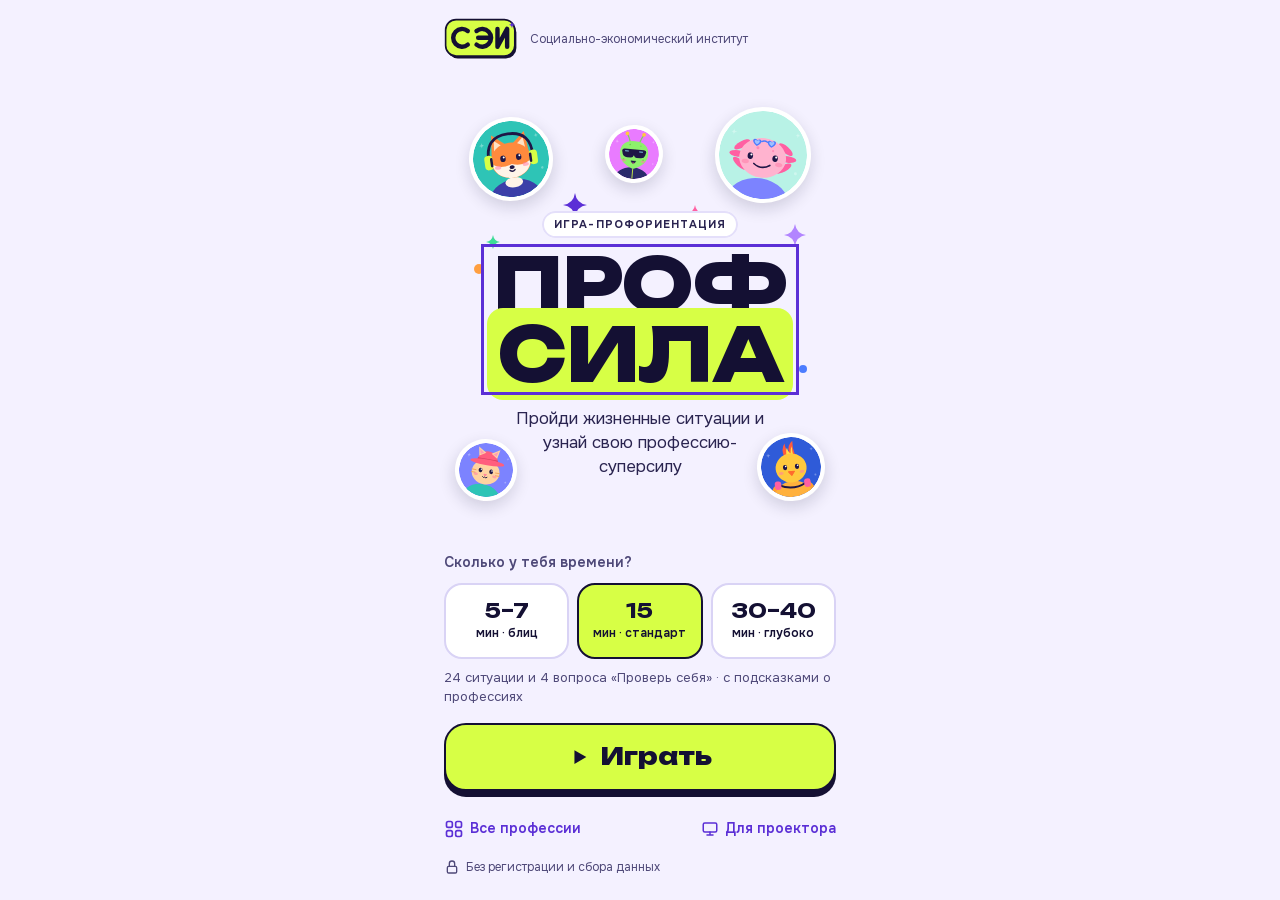
==== commit e5939f7f: "Switch to the five SEI directions, grow the bank, add phone mode counts Directions now follow the SE" ====
--- a/game/index.html
+++ b/game/index.html
@@ -7,23 +7,28 @@
 <meta name="description" content="ПРОФСИЛА — игра-профориентация СЭИ: пройди жизненные ситуации и узнай свою профессию-суперсилу.">
 <title>ПРОФСИЛА · игра-профориентация СЭИ</title>
 <link rel="icon" href="assets/logo-sei.svg" type="image/svg+xml">
-<link rel="stylesheet" href="style.css">
+<link rel="stylesheet" href="style.css?v=2026-10-29">
 </head>
 <body>
 <main id="app"></main>
 <noscript><p style="padding:24px;font-family:system-ui">Для игры нужен включённый JavaScript.</p></noscript>
 
-<!-- Банк заданий: обычные скрипты, чтобы игра открывалась прямо с диска -->
-<script src="content/directions.js"></script>
-<script src="content/modes.js"></script>
-<script src="content/situations-1.js"></script>
-<script src="content/situations-2.js"></script>
-<script src="content/quick.js"></script>
-<script src="content/cases.js"></script>
-<script src="content/quiz.js"></script>
-<script src="js/engine.js"></script>
-<script src="js/app.js"></script>
-<script src="js/projector.js"></script>
-<script src="js/main.js"></script>
+<!-- Банк заданий: обычные скрипты, чтобы игра открывалась прямо с диска.
+     ?v= — версия банка (bankVersion в content/directions.js): после правок поменяйте её здесь,
+     чтобы браузеры игроков не смешали старые файлы с новыми. -->
+<script src="config.js?v=2026-10-29"></script>
+<script src="content/directions.js?v=2026-10-29"></script>
+<script src="content/modes.js?v=2026-10-29"></script>
+<script src="content/situations-1.js?v=2026-10-29"></script>
+<script src="content/situations-2.js?v=2026-10-29"></script>
+<script src="content/quick.js?v=2026-10-29"></script>
+<script src="content/cases.js?v=2026-10-29"></script>
+<script src="content/quiz.js?v=2026-10-29"></script>
+<script src="js/engine.js?v=2026-10-29"></script>
+<script src="js/vendor/qrcode.js?v=2026-10-29"></script>
+<script src="js/qr.js?v=2026-10-29"></script>
+<script src="js/app.js?v=2026-10-29"></script>
+<script src="js/projector.js?v=2026-10-29"></script>
+<script src="js/main.js?v=2026-10-29"></script>
 </body>
 </html>
--- a/game/style.css
+++ b/game/style.css
@@ -492,6 +492,7 @@
 .prof .ico { width: 52px; height: 52px; border-radius: 16px; background: var(--ink); display: flex; align-items: center; justify-content: center; }
 .prof .num { font-family: var(--display); font-weight: 700; font-size: 13px; }
 .prof h2 { font-family: var(--display); font-weight: 800; font-size: 22px; line-height: 1.18; }
+.prof .code { font-size: 13px; line-height: 1.4; font-weight: 700; }
 .prof .about { font-size: 15px; line-height: 1.45; font-weight: 500; }
 .prof .lbl { font-size: 11px; font-weight: 800; letter-spacing: .12em; text-transform: uppercase; }
 .prof ul.tasks { padding-left: 18px; display: flex; flex-direction: column; gap: 6px; font-size: 15px; line-height: 1.4; }
@@ -633,14 +634,17 @@
   border: 3px solid var(--ink); background: transparent; color: var(--ink);
   display: inline-flex; align-items: center; justify-content: center; gap: 12px;
   font-family: var(--text); font-weight: 700; font-size: 22px; white-space: nowrap; cursor: pointer;
-}
+  text-decoration: none;
+}
+.pj-btn:hover { color: var(--ink); }
+.pj-btn.dark:hover { color: #FFFFFF; }
 .pj-btn.dark { background: var(--ink); color: #FFFFFF; font-family: var(--display); font-weight: 800; font-size: 24px; }
 .pj-btn.cta { background: var(--lime); box-shadow: 0 6px 0 var(--ink); font-family: var(--display); font-weight: 800; font-size: 26px; }
 .pj-btn.cta:active { box-shadow: 0 2px 0 var(--ink); }
 .pj-btn.big { height: 92px; font-size: 32px; width: 100%; }
 .pj-btn.ghost.big { height: 76px; font-size: 24px; }
 .pj-btn:disabled { opacity: .45; cursor: default; transform: none; }
-.pj-link { border: 0; background: none; padding: 8px 0; display: inline-flex; align-items: center; gap: 10px; font-size: 22px; font-weight: 700; color: var(--accent); cursor: pointer; }
+.pj-link { border: 0; background: none; padding: 8px 0; display: inline-flex; align-items: center; gap: 10px; font-size: 22px; font-weight: 700; color: var(--accent); cursor: pointer; text-decoration: none; }
 .pj-link svg { width: 24px; height: 24px; }
 
 /* быстрый выбор и вопрос */
@@ -674,14 +678,17 @@
 
 /* старт ведущего */
 .pj-setup { flex: 1; display: grid; grid-template-columns: minmax(0, 1fr) 820px; gap: 72px; padding: 12px 0; }
-.pj-setup-left { display: flex; flex-direction: column; justify-content: space-between; gap: 32px; }
-.pj-setup-right { display: flex; flex-direction: column; gap: 18px; justify-content: center; }
+.pj-setup-left { display: flex; flex-direction: column; justify-content: space-between; gap: 24px; }
+.pj-setup-right { display: flex; flex-direction: column; gap: 14px; justify-content: center; }
 .pj-setup-right .pj-eyebrow { margin: 10px 0 0; }
 .pj-lead { font-size: 32px; line-height: 1.4; color: var(--ink-2); max-width: 820px; }
 .pj-keys { padding: 26px 30px; border-radius: 28px; background: var(--card); box-shadow: inset 0 0 0 2px var(--line); display: flex; flex-direction: column; gap: 12px; font-size: 22px; }
 kbd { display: inline-block; min-width: 40px; margin-right: 6px; padding: 4px 10px; border-radius: 10px; background: var(--plate); box-shadow: inset 0 -3px 0 var(--line-2); font-family: var(--display); font-weight: 700; font-size: 18px; text-align: center; }
 .pj-modes { display: grid; grid-template-columns: repeat(3, minmax(0, 1fr)); gap: 14px; }
 .pj-votes { display: grid; grid-template-columns: repeat(2, minmax(0, 1fr)); gap: 14px; }
+.pj-timers { display: grid; grid-template-columns: repeat(4, minmax(0, 1fr)) minmax(0, 1.6fr); gap: 10px; }
+.pj-timers .pj-mode { padding: 14px 10px; align-items: center; text-align: center; border-radius: 20px; }
+.pj-timers .pj-mode .n { font-size: 20px; white-space: nowrap; }
 .pj-mode {
   padding: 22px; border-radius: 26px; border: 3px solid var(--line-2); background: var(--card);
   display: flex; flex-direction: column; align-items: flex-start; gap: 8px; text-align: left;
@@ -725,6 +732,7 @@
 .pj-prof-ico { width: 64px; height: 64px; border-radius: 18px; background: var(--ink); display: flex; align-items: center; justify-content: center; }
 .pj-prof h2 { font-family: var(--display); font-weight: 800; font-size: 24px; line-height: 1.18; margin-top: 4px; }
 .pj-prof h2.long { font-size: 19px; }
+.pj-prof-code { font-size: 16px; line-height: 1.35; font-weight: 700; }
 .pj-prof-about { font-size: 18px; line-height: 1.4; font-weight: 500; }
 .pj-prof-lbl { margin-top: 4px; font-size: 14px; font-weight: 800; letter-spacing: .12em; text-transform: uppercase; }
 .pj-prof-roles { font-size: 16px; line-height: 1.4; }
@@ -737,3 +745,19 @@
 .pj-dialog { width: 720px; padding: 44px; border-radius: 40px; background: var(--card); border: 4px solid var(--ink); box-shadow: 0 10px 0 var(--ink); display: flex; flex-direction: column; gap: 18px; }
 .pj-dialog-title { font-family: var(--display); font-weight: 800; font-size: 40px; }
 .pj-dialog .pj-btn { width: 100%; }
+
+/* приглашение сыграть на телефонах: большой QR */
+.pj-pair { display: grid; grid-template-columns: repeat(2, minmax(0, 1fr)); gap: 14px; }
+.pj-pair .pj-btn { width: 100%; height: 64px; font-size: 21px; padding: 0 16px; }
+.pj-invite { flex: 1; display: grid; grid-template-columns: 720px minmax(0, 1fr); gap: 80px; align-items: center; }
+.pj-qr {
+  width: 720px; height: 720px; padding: 16px; border-radius: 44px;
+  background: #FFFFFF; border: 4px solid var(--ink); box-shadow: 0 12px 0 var(--ink);
+  display: flex; align-items: center; justify-content: center; text-align: center;
+}
+.pj-qr svg.qr { width: 100%; height: 100%; display: block; }
+.pj-invite-text { display: flex; flex-direction: column; gap: 28px; }
+.pj-invite-h { font-family: var(--display); font-weight: 800; font-size: 64px; line-height: 1.1; }
+.pj-invite-steps { list-style: none; padding: 0; display: flex; flex-direction: column; gap: 18px; }
+.pj-invite-steps li { display: flex; align-items: center; gap: 20px; font-size: 32px; font-weight: 600; line-height: 1.3; }
+.pj-url { align-self: flex-start; padding: 14px 24px; border-radius: 20px; background: var(--plate); font-family: var(--display); font-weight: 700; font-size: 34px; color: var(--accent); }
